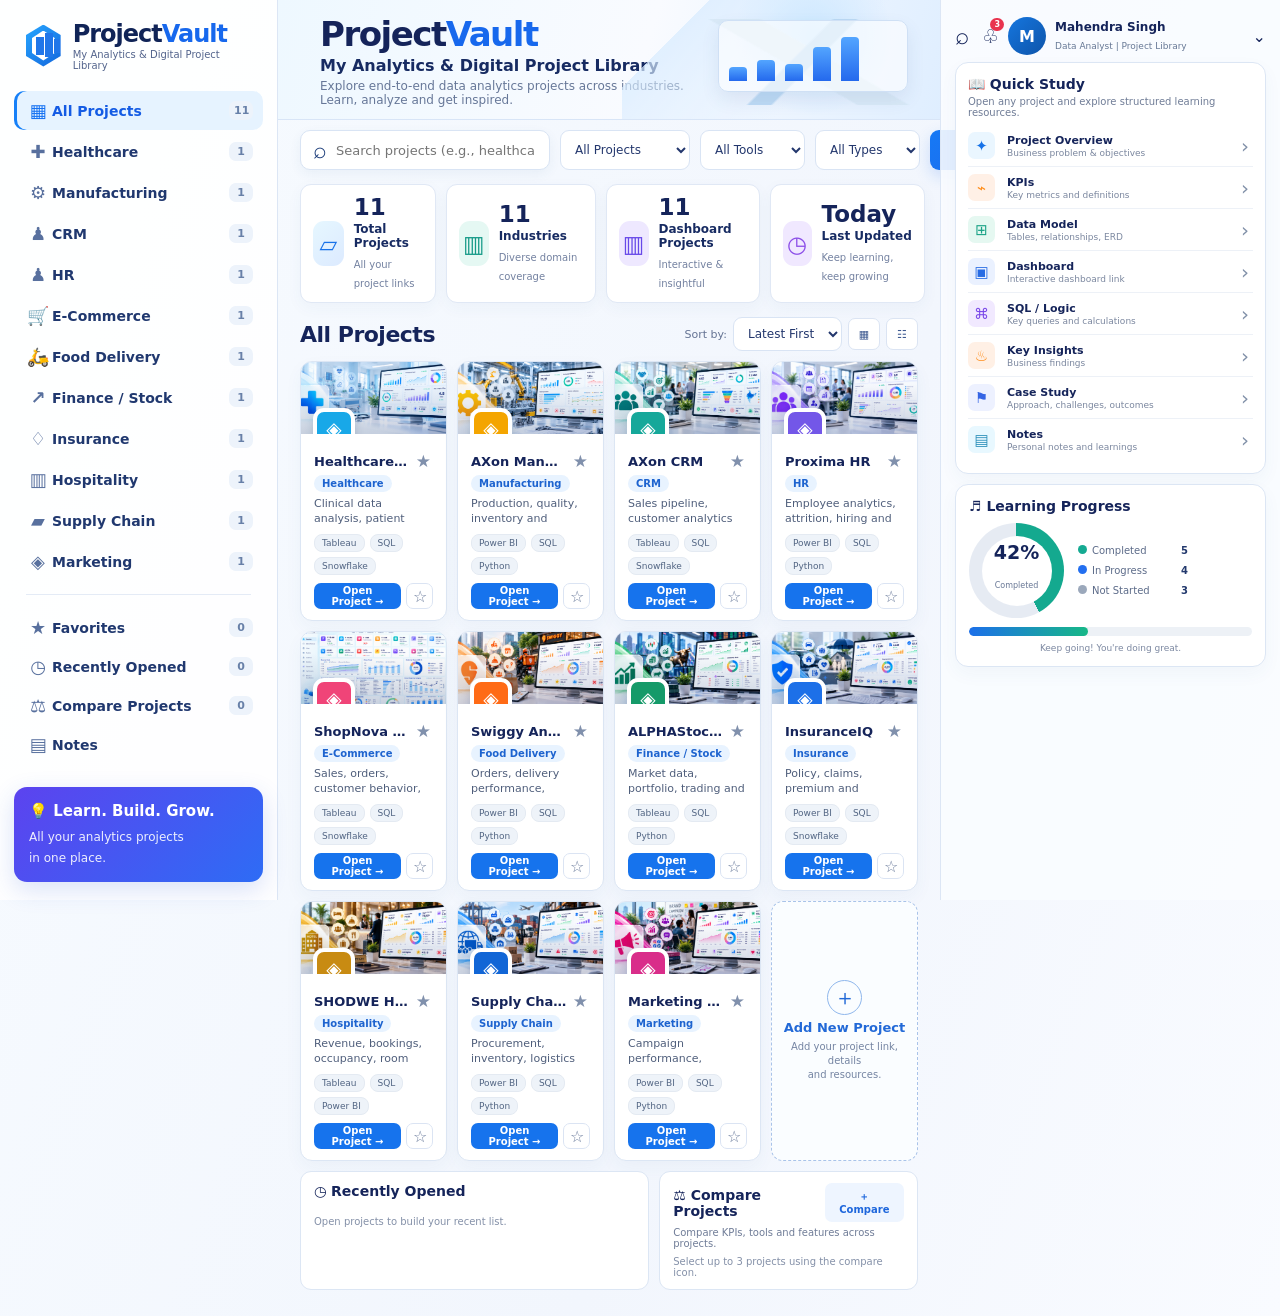
==== index.html @ edfa34f0 "Add files via upload" ====
<!doctype html><html lang="en"><head><meta charset="UTF-8"><meta name="viewport" content="width=device-width,initial-scale=1"><title>ProjectVault — My Analytics & Digital Project Library</title><meta name="description" content="My Analytics & Digital Project Library"><link rel="stylesheet" href="styles.css"></head><body><div id="app"></div><script src="app.js"></script></body></html>
---- styles.css ----
:root{--blue:#1768ed;--navy:#12285f;--ink:#15245a;--muted:#6c7896;--line:#e2e9f5;--bg:#f5f8fe;--card:#fff}*{box-sizing:border-box}html,body{margin:0;min-height:100%;font-family:Inter,ui-sans-serif,system-ui,-apple-system,"Segoe UI",sans-serif;background:var(--bg);color:var(--ink)}button,input,select,textarea{font:inherit}button{cursor:pointer;border:0;background:none;color:inherit}a{text-decoration:none;color:inherit}.shell{display:grid;grid-template-columns:278px minmax(0,1fr) 340px;min-height:100vh;background:linear-gradient(110deg,#f7fbff,#f2f6fd 60%,#f9fbff)}.sidebar{background:#ffffffd9;border-right:1px solid #dce6f5;padding:18px 14px;display:flex;flex-direction:column;position:sticky;top:0;height:100vh}.brand{display:flex;align-items:center;gap:12px;padding:2px 12px 20px}.brand strong{display:block;font-size:24px;letter-spacing:-1px;color:#102457}.brand strong span,.hero h1 span{color:#1768ed}.brand small{font-size:10px;color:#53648c;display:block;margin-top:1px}.brandCube{width:36px;height:42px;position:relative;background:linear-gradient(135deg,#27a6ff,#1266dc);clip-path:polygon(50% 0,100% 25%,100% 75%,50% 100%,0 75%,0 25%);filter:drop-shadow(0 4px 6px #2e7ce54d)}.brandCube:before{content:"";position:absolute;inset:6px;background:#fff;clip-path:polygon(50% 0,100% 25%,100% 75%,50% 100%,0 75%,0 25%)}.brandCube i,.brandCube b,.brandCube em{position:absolute;background:#2076e9;display:block}.brandCube i{width:8px;height:18px;left:10px;top:12px}.brandCube b{width:8px;height:24px;left:19px;top:8px}.brandCube em{width:7px;height:14px;left:28px;top:14px}.nav{display:flex;flex-direction:column;gap:2px}.nav button,.utility{height:39px;border-radius:10px;display:grid;grid-template-columns:28px 1fr 24px;align-items:center;padding:0 10px;color:#20386f;text-align:left;font-weight:600;font-size:14px}.nav button:hover,.utility:hover,.nav button.active{background:#e6f3ff;color:#145be4}.nav button.active{box-shadow:inset 3px 0 #1680f8}.iconGlyph{font-size:18px;text-align:center;color:#58709e}.nav button.active .iconGlyph{color:#1471f2}.nav small,.utility small{font-size:11px;text-align:center;color:#6880a8;background:#edf3fb;border-radius:7px;padding:3px 5px}.navDivider{height:1px;background:#e4ebf6;margin:13px 12px}.sidebarBottom{margin-top:auto;border-radius:13px;padding:15px;background:linear-gradient(135deg,#5c43ef,#2e6cf5);color:#fff;box-shadow:0 8px 24px #315ed62e}.sidebarBottom b{display:block;font-size:15px;margin-bottom:6px}.sidebarBottom span{font-size:12px;line-height:1.45;opacity:.9}.main{padding:0 22px 26px;min-width:0}.hero{height:120px;margin:0 -22px 10px;padding:19px 22px 14px 42px;display:flex;justify-content:space-between;align-items:center;background:linear-gradient(105deg,#eef8ff 0%,#f9fbff 55%,#dfeeff);border-bottom:1px solid #d8e5f7;position:relative;overflow:hidden}.hero:after{content:"";position:absolute;right:0;top:0;width:48%;height:100%;background:radial-gradient(circle at 60% 30%,#bfe3ff 0,transparent 38%),linear-gradient(135deg,transparent 20%,#d8ecff 20%,transparent 62%);opacity:.7}.hero h1{font-size:34px;line-height:1;margin:0 0 5px;letter-spacing:-1.5px}.hero h2{font-size:16px;margin:0 0 4px;color:#172b62}.hero p{font-size:12px;color:#667798;margin:0}.heroArt{width:330px;height:100%;position:relative;z-index:2}.mountain{position:absolute;inset:0;background:linear-gradient(135deg,transparent 44%,#b8d7f3 45% 52%,transparent 53%),linear-gradient(30deg,transparent 43%,#d7e8f7 44% 57%,transparent 58%);opacity:.9}.miniChart{position:absolute;right:10px;bottom:13px;width:190px;height:72px;background:#fff9;border:1px solid #cfe0f5;border-radius:10px;box-shadow:0 8px 18px #31598b18;display:flex;align-items:end;gap:10px;padding:10px}.miniChart span{width:18px;background:linear-gradient(#53a5ff,#2469ed);border-radius:4px 4px 0 0}.miniChart span:nth-child(1){height:28%}.miniChart span:nth-child(2){height:42%}.miniChart span:nth-child(3){height:35%}.miniChart span:nth-child(4){height:68%}.miniChart span:nth-child(5){height:88%}.toolbar{display:grid;grid-template-columns:minmax(250px,1fr) 130px 105px 105px 130px;gap:10px;align-items:center;margin-bottom:14px}.search{height:40px;background:#fff;border:1px solid #d9e4f4;border-radius:10px;display:flex;align-items:center;padding:0 12px;box-shadow:0 4px 12px #335b9410}.search span{font-size:23px;margin-right:7px;color:#193a78}.search input{border:0;outline:0;width:100%;font-size:13px;color:#22356c}.toolbar select,.contentTitle select{height:40px;background:#fff;border:1px solid #d9e4f4;border-radius:9px;padding:0 10px;color:#23376d;font-size:12px;outline:none}.addBtn{height:40px;border-radius:9px;background:linear-gradient(135deg,#1679f5,#2263e8);color:#fff;font-weight:700;box-shadow:0 6px 16px #1c69eb30}.stats{display:grid;grid-template-columns:repeat(4,1fr);gap:10px;margin-bottom:14px}.stat{background:#fff;border:1px solid #e0e8f5;border-radius:11px;padding:11px 12px;display:flex;gap:10px;align-items:center;min-height:76px;box-shadow:0 5px 16px #30598f0b}.statIcon{width:45px;height:45px;border-radius:11px;display:grid;place-items:center;font-size:23px;background:linear-gradient(135deg,#e6f7ff,#dceaff);color:#1872e9}.stat:nth-child(2) .statIcon{background:#e5f8f3;color:#169a88}.stat:nth-child(3) .statIcon{background:#eee8ff;color:#6749e9}.stat:nth-child(4) .statIcon{background:#f0e8ff;color:#8b4de8}.stat strong{font-size:23px;display:block;line-height:1}.stat b{font-size:12px;display:block;margin:3px 0;color:#172b62}.stat small{font-size:10px;color:#7381a0}.contentTitle{display:flex;justify-content:space-between;align-items:center;margin:4px 0 10px}.contentTitle h3{margin:0;font-size:22px;letter-spacing:-.5px}.contentTitle>div{display:flex;align-items:center;gap:6px;color:#647393;font-size:11px}.contentTitle select{height:34px}.viewBtn{height:32px;width:32px;border:1px solid #dbe4f3;border-radius:7px;background:#fff;color:#3e5a91}.grid{display:grid;grid-template-columns:repeat(4,minmax(0,1fr));gap:10px}.card{background:#fff;border:1px solid #dce6f4;border-radius:12px;overflow:hidden;box-shadow:0 7px 18px #32588d0b;min-width:0;transition:.18s}.card:hover{transform:translateY(-2px);box-shadow:0 12px 26px #32588d1b}.cardImg{height:72px;position:relative;overflow:hidden;background:#eaf3ff}.cardImg img{width:100%;height:100%;object-fit:cover;display:block}.cardImg:after{content:"";position:absolute;inset:0;background:linear-gradient(180deg,transparent 30%,#0c286533)}.cardIcon{position:absolute;left:12px;bottom:-16px;width:42px;height:42px;border:4px solid #fff;border-radius:11px;color:#fff;display:grid;place-items:center;font-size:20px;z-index:2;box-shadow:0 5px 10px #1a467033}.cardBody{padding:17px 13px 11px}.cardName{display:flex;align-items:center;gap:4px}.cardName h4{margin:0;font-size:13px;white-space:nowrap;overflow:hidden;text-overflow:ellipsis;flex:1}.star{color:#8090ac;font-size:17px;padding:0 2px}.star.on{color:#ffb71a}.tag{display:inline-block;background:#e8f3ff;color:#1d63cf;border-radius:9px;padding:3px 8px;font-size:10px;font-weight:700;margin:4px 0 5px}.card p{font-size:11px;line-height:1.35;color:#4f5e7b;margin:0 0 7px;height:30px;overflow:hidden}.toolTags{display:flex;gap:5px;flex-wrap:wrap}.toolTags span{font-size:9px;padding:3px 7px;border-radius:8px;background:#eef3f9;color:#526583;border:1px solid #e4eaf2}.cardActions{display:flex;gap:5px;margin-top:8px}.cardActions>button:first-child{height:26px;background:#1673ed;color:#fff;border-radius:7px;padding:0 10px;font-size:10px;font-weight:700}.compare{height:26px;width:27px;border:1px solid #dbe4f3;border-radius:7px;color:#7181a0}.compare.on{color:#f5a800;background:#fff8df}.newCard{border:1.5px dashed #a9c3e9;border-radius:12px;background:#fafdff;min-height:215px;color:#2269d7;display:flex;flex-direction:column;align-items:center;justify-content:center;gap:5px}.newCard div{width:35px;height:35px;border:1px solid #8fb7ec;border-radius:50%;display:grid;place-items:center;font-size:22px}.newCard b{font-size:13px}.newCard span{text-align:center;font-size:10px;color:#7484a2;line-height:1.4}.bottomGrid{display:grid;grid-template-columns:1.35fr 1fr;gap:10px;margin-top:10px}.recentPanel,.comparePanel{background:#fff;border:1px solid #dce6f4;border-radius:11px;padding:11px 13px;min-height:91px}.panelTitle{display:flex;justify-content:space-between;align-items:center}.panelTitle h3{margin:0;font-size:14px}.panelTitle button{font-size:10px;color:#1d66dc;background:#eef5ff;border-radius:7px;padding:7px 9px;font-weight:700}.recentList{display:flex;gap:15px;margin-top:7px;overflow:hidden}.recentList button{display:flex;align-items:center;gap:7px;text-align:left;min-width:120px}.recentList img{width:34px;height:34px;border-radius:7px;object-fit:cover}.recentList b{font-size:10px;display:block;white-space:nowrap}.recentList small{font-size:9px;color:#7c88a1}.comparePanel>p{margin:5px 0 7px;font-size:10px;color:#6f7c97}.chips{display:flex;gap:6px;flex-wrap:wrap}.chips button{font-size:9px;background:#eef5ff;border:1px solid #d6e4f6;border-radius:7px;padding:5px 8px;color:#31527f}.muted,.empty{font-size:10px;color:#8490a8}.rightbar{border-left:1px solid #dce6f5;padding:10px 14px;background:#fafcffe6;position:sticky;top:0;height:100vh}.profile{height:52px;display:flex;align-items:center;gap:9px}.profile .searchIcon{font-size:24px;margin-right:4px}.bell{position:relative;font-size:19px}.bell b{position:absolute;right:-5px;top:-7px;background:#e9344f;color:#fff;font-size:8px;border-radius:9px;padding:2px 4px}.avatar{width:38px;height:38px;border-radius:50%;background:linear-gradient(135deg,#1576df,#0e54a9);color:#fff;display:grid;place-items:center;font-weight:700}.profile strong{font-size:12px;display:block}.profile small{font-size:9px;color:#667895}.profile>span{margin-left:auto}.quick,.progress{background:#fff;border:1px solid #dce6f4;border-radius:13px;box-shadow:0 7px 18px #30598d0b}.quick{padding:13px 12px}.quick h3,.progress h3{margin:0 0 4px;font-size:14px}.quick>p{margin:0 0 7px;font-size:10px;color:#6f7c96}.quick>button{display:grid;grid-template-columns:32px 1fr 12px;gap:7px;align-items:center;width:100%;padding:7px 0;border-bottom:1px solid #edf1f7;text-align:left}.quick>button:last-child{border-bottom:0}.quick i{font-style:normal;width:27px;height:27px;border-radius:7px;display:grid;place-items:center;background:#eaf6ff;color:#1672e8;font-size:15px}.quick>button:nth-of-type(2) i{background:#fff0e6;color:#ff8d1a}.quick>button:nth-of-type(3) i{background:#e5f8f1;color:#1aa286}.quick>button:nth-of-type(4) i{background:#eaf1ff;color:#266be4}.quick>button:nth-of-type(5) i{background:#f1e9ff;color:#7a47e9}.quick>button:nth-of-type(6) i{background:#fff0e5;color:#ff8b17}.quick>button:nth-of-type(7) i{background:#edf1ff;color:#3565e4}.quick>button:nth-of-type(8) i{background:#e8f8ff;color:#2b8fb9}.quick b{display:block;font-size:11px}.quick small{display:block;font-size:9px;color:#7b879f;margin-top:1px}.quick em{font-style:normal;color:#8090a8;font-size:20px}.progress{margin-top:10px;padding:13px}.progressBody{display:flex;align-items:center;gap:14px;margin:9px 0}.donut{width:95px;height:95px;border-radius:50%;background:conic-gradient(#14a98f 0 42%,#e6ebf3 42% 100%);display:grid;place-items:center;position:relative}.donut:before{content:"";position:absolute;width:70px;height:70px;background:#fff;border-radius:50%}.donut strong,.donut span{position:relative;z-index:1}.donut strong{font-size:19px}.donut span{font-size:8px;color:#687795;margin-top:-28px}.progressBody p{font-size:10px;margin:9px 0;color:#5c6b89;min-width:110px}.progressBody p b{float:right;color:#23396d}.dot{display:inline-block;width:9px;height:9px;border-radius:50%;margin-right:5px}.green{background:#15aa92}.blue{background:#236ff0}.gray{background:#9ba8bb}.bar{height:9px;background:#edf1f6;border-radius:9px;overflow:hidden}.bar span{display:block;width:42%;height:100%;background:linear-gradient(90deg,#1c6fe9,#17b887);border-radius:9px}.progress>small{display:block;text-align:center;color:#7c88a1;font-size:9px;margin-top:7px}.overlay{position:fixed;inset:0;background:#11245266;backdrop-filter:blur(5px);display:flex;align-items:center;justify-content:center;z-index:50;padding:20px}.detailModal,.compareModal,.addModal{background:#fff;border-radius:17px;box-shadow:0 25px 70px #081b453d;max-width:900px;width:100%;max-height:90vh;overflow:auto;position:relative}.close{position:absolute;right:14px;top:12px;width:31px;height:31px;border-radius:50%;background:#edf3fb;color:#35527e;font-size:20px;z-index:2}.detailHero{display:grid;grid-template-columns:42% 1fr;gap:22px;padding:20px;border-bottom:1px solid #e6ebf4}.detailHero img{width:100%;height:170px;object-fit:cover;border-radius:11px}.detailHero h2{font-size:26px;margin:7px 0}.detailHero p{font-size:12px;color:#667590;line-height:1.5}.tabs{display:flex;gap:2px;padding:10px 18px;border-bottom:1px solid #e6ebf4;overflow:auto}.tabs button{padding:8px 11px;border-radius:7px;font-size:11px;white-space:nowrap;color:#647391}.tabs button.selected{background:#e9f2ff;color:#1667df;font-weight:700}.detailBody{padding:16px;display:grid;grid-template-columns:1fr 1fr;gap:10px}.infoBox,.noteBox{border:1px solid #e2e9f4;border-radius:10px;padding:13px;background:#fbfdff}.infoBox b,.noteBox b{font-size:11px}.infoBox p{font-size:11px;color:#5c6b87;line-height:1.5;margin:7px 0 0}.infoBox a{display:inline-block;margin-top:9px;background:#176ee9;color:#fff;border-radius:7px;padding:7px 10px;font-size:10px;font-weight:700}.noteBox{grid-column:1/-1}.noteBox textarea{width:100%;min-height:180px;border:1px solid #dce6f4;border-radius:8px;padding:10px;margin-top:8px;outline:none;resize:vertical}.noteBox span{font-size:9px;color:#8792a7}.compareModal{padding:22px}.compareModal h2,.addModal h2{margin:0 0 4px}.compareModal>p,.addModal>p{font-size:11px;color:#70809e}.compareTable{display:grid;grid-template-columns:repeat(3,1fr);gap:10px;margin-top:15px}.compareCol{border:1px solid #dfe7f3;border-radius:10px;padding:10px}.compareCol img{width:100%;height:85px;object-fit:cover;border-radius:7px}.compareCol h3{font-size:12px;margin:7px 0 3px}.compareCol>span{font-size:9px;color:#2369db}.compareCol>b{display:block;font-size:9px;margin-top:10px;color:#1d3a70}.compareCol p{font-size:9px;color:#687792;line-height:1.4}.compareCol button{font-size:9px;color:#e34457;background:#fff0f2;padding:5px 8px;border-radius:6px}.emptyCompare{grid-column:1/-1;border:1px dashed #a9c3e9;border-radius:10px;padding:40px;text-align:center;color:#7b89a3;font-size:11px}.addModal{max-width:470px;padding:22px}.addModal label{display:block;font-size:10px;font-weight:700;margin:13px 0;color:#40557c}.addModal input{display:block;width:100%;height:40px;border:1px solid #dbe5f3;border-radius:8px;margin-top:5px;padding:0 10px;outline:none}.primary{width:100%;height:40px;background:#176ee9;color:#fff;border-radius:8px;font-weight:700;margin-top:8px}@media(max-width:1250px){.shell{grid-template-columns:245px minmax(0,1fr)}.rightbar{display:none}.grid{grid-template-columns:repeat(3,1fr)}}@media(max-width:900px){.shell{display:block}.sidebar{position:relative;height:auto;border-right:0;border-bottom:1px solid #dce6f5}.nav{display:grid;grid-template-columns:repeat(3,1fr)}.sidebarBottom{display:none}.main{padding:0 12px 20px}.hero{margin:0 -12px 10px;padding-left:18px}.heroArt{display:none}.toolbar{grid-template-columns:1fr 1fr}.search{grid-column:1/-1}.stats{grid-template-columns:repeat(2,1fr)}.grid{grid-template-columns:repeat(2,1fr)}.bottomGrid{grid-template-columns:1fr}.detailHero{grid-template-columns:1fr}.compareTable{grid-template-columns:1fr}}@media(max-width:600px){.nav{grid-template-columns:repeat(2,1fr)}.toolbar{grid-template-columns:1fr}.stats{grid-template-columns:1fr}.grid{grid-template-columns:1fr}.hero{height:auto}.hero h1{font-size:28px}.contentTitle{align-items:flex-start;gap:8px}.contentTitle>div{flex-wrap:wrap;justify-content:flex-end}.detailBody{grid-template-columns:1fr}}
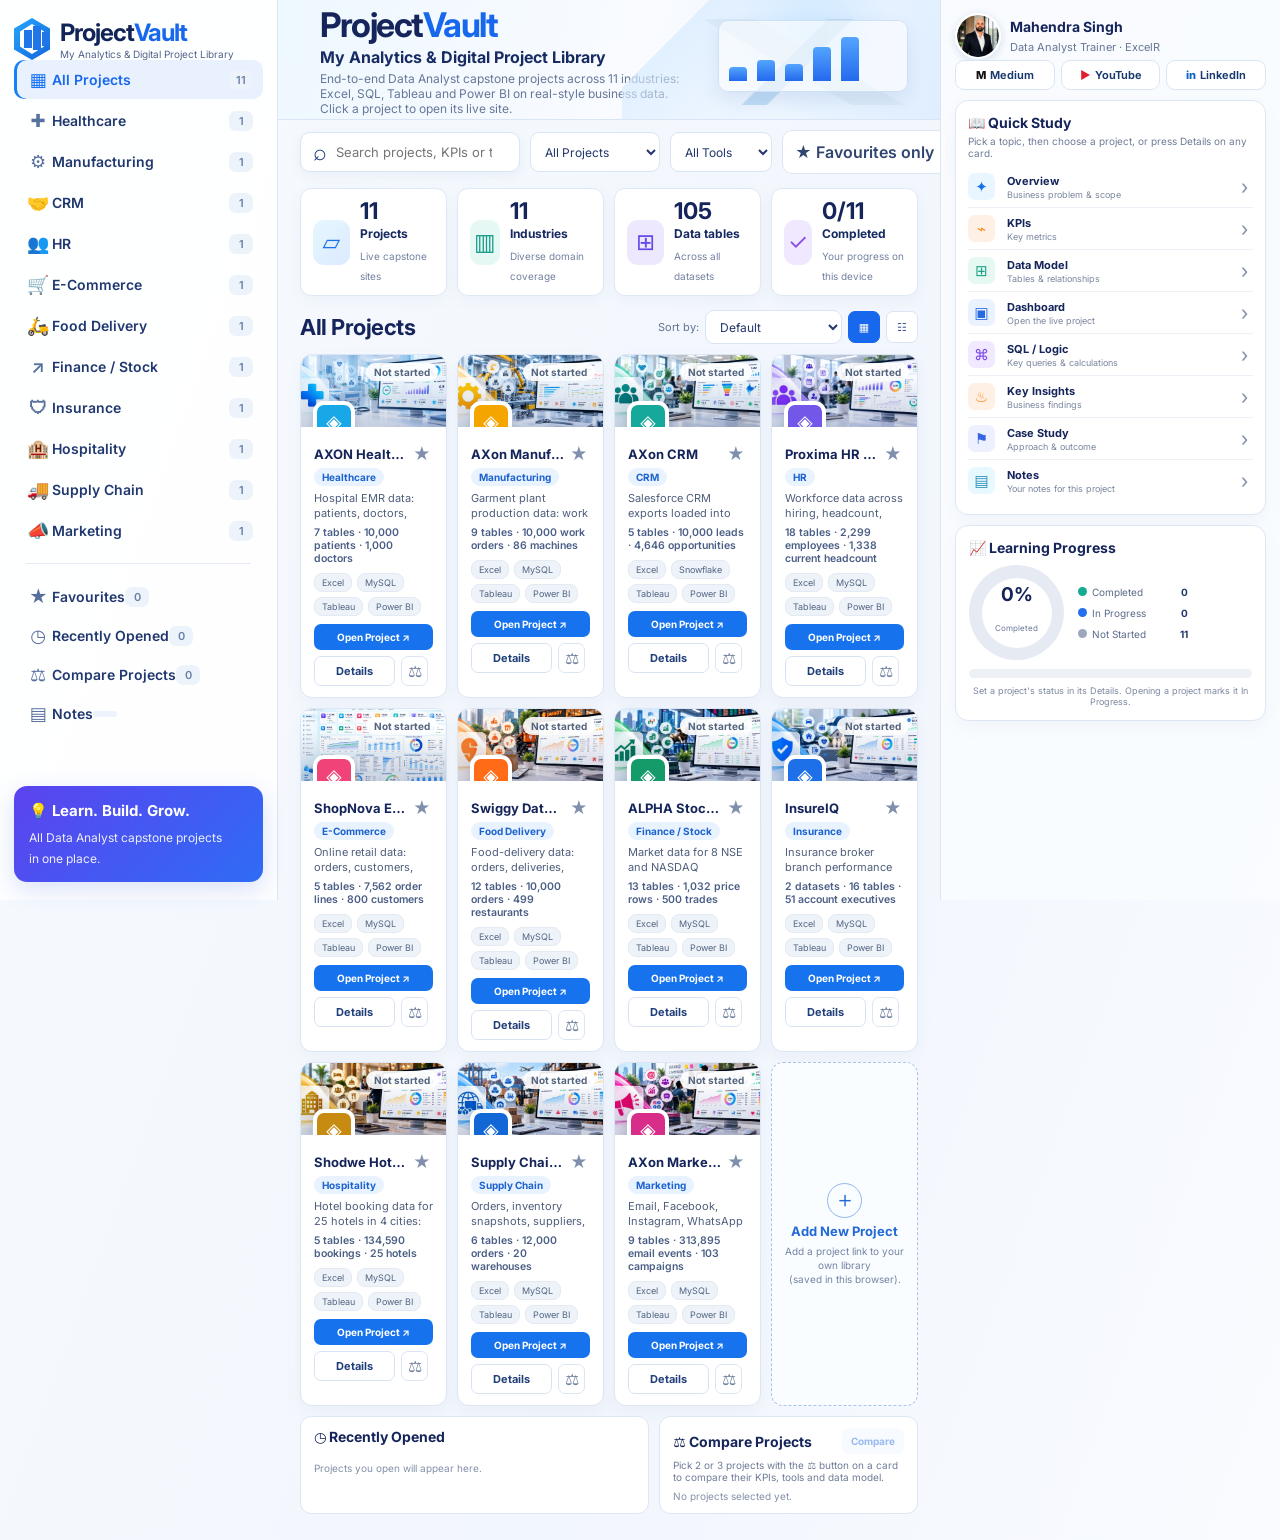
==== commit 11166d6c: "Add files via upload" ====
--- a/index.html
+++ b/index.html
@@ -1 +1,17 @@
-<!doctype html><html lang="en"><head><meta charset="UTF-8"><meta name="viewport" content="width=device-width,initial-scale=1"><title>ProjectVault — My Analytics & Digital Project Library</title><meta name="description" content="My Analytics & Digital Project Library"><link rel="stylesheet" href="styles.css"></head><body><div id="app"></div><script src="app.js"></script></body></html>
+<!doctype html>
+<html lang="en">
+<head>
+<meta charset="UTF-8">
+<meta name="viewport" content="width=device-width,initial-scale=1">
+<title>ProjectVault — Data Analyst Capstone Project Library</title>
+<meta name="description" content="Mahendra Singh's library of end-to-end Data Analyst capstone projects: healthcare, manufacturing, CRM, HR, e-commerce, food delivery, stock market, insurance, hospitality, supply chain and marketing.">
+<link rel="icon" href="data:image/svg+xml,%3Csvg xmlns='http://www.w3.org/2000/svg' viewBox='0 0 64 64'%3E%3Cpath d='M32 2l28 15v30L32 62 4 47V17z' fill='%231768ed'/%3E%3Crect x='19' y='24' width='6' height='18' fill='%23fff'/%3E%3Crect x='29' y='18' width='6' height='24' fill='%23fff'/%3E%3Crect x='39' y='28' width='6' height='14' fill='%23fff'/%3E%3C/svg%3E">
+<link rel="preconnect" href="https://fonts.googleapis.com"><link rel="preconnect" href="https://fonts.gstatic.com" crossorigin>
+<link href="https://fonts.googleapis.com/css2?family=Inter:wght@400;500;600;700;800&display=swap" rel="stylesheet">
+<link rel="stylesheet" href="styles.css?v=3">
+</head>
+<body>
+<div id="app"><noscript>ProjectVault needs JavaScript to show the project library.</noscript></div>
+<script src="app.js?v=3"></script>
+</body>
+</html>
--- a/styles.css
+++ b/styles.css
@@ -1 +1,82 @@
 :root{--blue:#1768ed;--navy:#12285f;--ink:#15245a;--muted:#6c7896;--line:#e2e9f5;--bg:#f5f8fe;--card:#fff}*{box-sizing:border-box}html,body{margin:0;min-height:100%;font-family:Inter,ui-sans-serif,system-ui,-apple-system,"Segoe UI",sans-serif;background:var(--bg);color:var(--ink)}button,input,select,textarea{font:inherit}button{cursor:pointer;border:0;background:none;color:inherit}a{text-decoration:none;color:inherit}.shell{display:grid;grid-template-columns:278px minmax(0,1fr) 340px;min-height:100vh;background:linear-gradient(110deg,#f7fbff,#f2f6fd 60%,#f9fbff)}.sidebar{background:#ffffffd9;border-right:1px solid #dce6f5;padding:18px 14px;display:flex;flex-direction:column;position:sticky;top:0;height:100vh}.brand{display:flex;align-items:center;gap:12px;padding:2px 12px 20px}.brand strong{display:block;font-size:24px;letter-spacing:-1px;color:#102457}.brand strong span,.hero h1 span{color:#1768ed}.brand small{font-size:10px;color:#53648c;display:block;margin-top:1px}.brandCube{width:36px;height:42px;position:relative;background:linear-gradient(135deg,#27a6ff,#1266dc);clip-path:polygon(50% 0,100% 25%,100% 75%,50% 100%,0 75%,0 25%);filter:drop-shadow(0 4px 6px #2e7ce54d)}.brandCube:before{content:"";position:absolute;inset:6px;background:#fff;clip-path:polygon(50% 0,100% 25%,100% 75%,50% 100%,0 75%,0 25%)}.brandCube i,.brandCube b,.brandCube em{position:absolute;background:#2076e9;display:block}.brandCube i{width:8px;height:18px;left:10px;top:12px}.brandCube b{width:8px;height:24px;left:19px;top:8px}.brandCube em{width:7px;height:14px;left:28px;top:14px}.nav{display:flex;flex-direction:column;gap:2px}.nav button,.utility{height:39px;border-radius:10px;display:grid;grid-template-columns:28px 1fr 24px;align-items:center;padding:0 10px;color:#20386f;text-align:left;font-weight:600;font-size:14px}.nav button:hover,.utility:hover,.nav button.active{background:#e6f3ff;color:#145be4}.nav button.active{box-shadow:inset 3px 0 #1680f8}.iconGlyph{font-size:18px;text-align:center;color:#58709e}.nav button.active .iconGlyph{color:#1471f2}.nav small,.utility small{font-size:11px;text-align:center;color:#6880a8;background:#edf3fb;border-radius:7px;padding:3px 5px}.navDivider{height:1px;background:#e4ebf6;margin:13px 12px}.sidebarBottom{margin-top:auto;border-radius:13px;padding:15px;background:linear-gradient(135deg,#5c43ef,#2e6cf5);color:#fff;box-shadow:0 8px 24px #315ed62e}.sidebarBottom b{display:block;font-size:15px;margin-bottom:6px}.sidebarBottom span{font-size:12px;line-height:1.45;opacity:.9}.main{padding:0 22px 26px;min-width:0}.hero{height:120px;margin:0 -22px 10px;padding:19px 22px 14px 42px;display:flex;justify-content:space-between;align-items:center;background:linear-gradient(105deg,#eef8ff 0%,#f9fbff 55%,#dfeeff);border-bottom:1px solid #d8e5f7;position:relative;overflow:hidden}.hero:after{content:"";position:absolute;right:0;top:0;width:48%;height:100%;background:radial-gradient(circle at 60% 30%,#bfe3ff 0,transparent 38%),linear-gradient(135deg,transparent 20%,#d8ecff 20%,transparent 62%);opacity:.7}.hero h1{font-size:34px;line-height:1;margin:0 0 5px;letter-spacing:-1.5px}.hero h2{font-size:16px;margin:0 0 4px;color:#172b62}.hero p{font-size:12px;color:#667798;margin:0}.heroArt{width:330px;height:100%;position:relative;z-index:2}.mountain{position:absolute;inset:0;background:linear-gradient(135deg,transparent 44%,#b8d7f3 45% 52%,transparent 53%),linear-gradient(30deg,transparent 43%,#d7e8f7 44% 57%,transparent 58%);opacity:.9}.miniChart{position:absolute;right:10px;bottom:13px;width:190px;height:72px;background:#fff9;border:1px solid #cfe0f5;border-radius:10px;box-shadow:0 8px 18px #31598b18;display:flex;align-items:end;gap:10px;padding:10px}.miniChart span{width:18px;background:linear-gradient(#53a5ff,#2469ed);border-radius:4px 4px 0 0}.miniChart span:nth-child(1){height:28%}.miniChart span:nth-child(2){height:42%}.miniChart span:nth-child(3){height:35%}.miniChart span:nth-child(4){height:68%}.miniChart span:nth-child(5){height:88%}.toolbar{display:grid;grid-template-columns:minmax(250px,1fr) 130px 105px 105px 130px;gap:10px;align-items:center;margin-bottom:14px}.search{height:40px;background:#fff;border:1px solid #d9e4f4;border-radius:10px;display:flex;align-items:center;padding:0 12px;box-shadow:0 4px 12px #335b9410}.search span{font-size:23px;margin-right:7px;color:#193a78}.search input{border:0;outline:0;width:100%;font-size:13px;color:#22356c}.toolbar select,.contentTitle select{height:40px;background:#fff;border:1px solid #d9e4f4;border-radius:9px;padding:0 10px;color:#23376d;font-size:12px;outline:none}.addBtn{height:40px;border-radius:9px;background:linear-gradient(135deg,#1679f5,#2263e8);color:#fff;font-weight:700;box-shadow:0 6px 16px #1c69eb30}.stats{display:grid;grid-template-columns:repeat(4,1fr);gap:10px;margin-bottom:14px}.stat{background:#fff;border:1px solid #e0e8f5;border-radius:11px;padding:11px 12px;display:flex;gap:10px;align-items:center;min-height:76px;box-shadow:0 5px 16px #30598f0b}.statIcon{width:45px;height:45px;border-radius:11px;display:grid;place-items:center;font-size:23px;background:linear-gradient(135deg,#e6f7ff,#dceaff);color:#1872e9}.stat:nth-child(2) .statIcon{background:#e5f8f3;color:#169a88}.stat:nth-child(3) .statIcon{background:#eee8ff;color:#6749e9}.stat:nth-child(4) .statIcon{background:#f0e8ff;color:#8b4de8}.stat strong{font-size:23px;display:block;line-height:1}.stat b{font-size:12px;display:block;margin:3px 0;color:#172b62}.stat small{font-size:10px;color:#7381a0}.contentTitle{display:flex;justify-content:space-between;align-items:center;margin:4px 0 10px}.contentTitle h3{margin:0;font-size:22px;letter-spacing:-.5px}.contentTitle>div{display:flex;align-items:center;gap:6px;color:#647393;font-size:11px}.contentTitle select{height:34px}.viewBtn{height:32px;width:32px;border:1px solid #dbe4f3;border-radius:7px;background:#fff;color:#3e5a91}.grid{display:grid;grid-template-columns:repeat(4,minmax(0,1fr));gap:10px}.card{background:#fff;border:1px solid #dce6f4;border-radius:12px;overflow:hidden;box-shadow:0 7px 18px #32588d0b;min-width:0;transition:.18s}.card:hover{transform:translateY(-2px);box-shadow:0 12px 26px #32588d1b}.cardImg{height:72px;position:relative;overflow:hidden;background:#eaf3ff}.cardImg img{width:100%;height:100%;object-fit:cover;display:block}.cardImg:after{content:"";position:absolute;inset:0;background:linear-gradient(180deg,transparent 30%,#0c286533)}.cardIcon{position:absolute;left:12px;bottom:-16px;width:42px;height:42px;border:4px solid #fff;border-radius:11px;color:#fff;display:grid;place-items:center;font-size:20px;z-index:2;box-shadow:0 5px 10px #1a467033}.cardBody{padding:17px 13px 11px}.cardName{display:flex;align-items:center;gap:4px}.cardName h4{margin:0;font-size:13px;white-space:nowrap;overflow:hidden;text-overflow:ellipsis;flex:1}.star{color:#8090ac;font-size:17px;padding:0 2px}.star.on{color:#ffb71a}.tag{display:inline-block;background:#e8f3ff;color:#1d63cf;border-radius:9px;padding:3px 8px;font-size:10px;font-weight:700;margin:4px 0 5px}.card p{font-size:11px;line-height:1.35;color:#4f5e7b;margin:0 0 7px;height:30px;overflow:hidden}.toolTags{display:flex;gap:5px;flex-wrap:wrap}.toolTags span{font-size:9px;padding:3px 7px;border-radius:8px;background:#eef3f9;color:#526583;border:1px solid #e4eaf2}.cardActions{display:flex;gap:5px;margin-top:8px}.cardActions>button:first-child{height:26px;background:#1673ed;color:#fff;border-radius:7px;padding:0 10px;font-size:10px;font-weight:700}.compare{height:26px;width:27px;border:1px solid #dbe4f3;border-radius:7px;color:#7181a0}.compare.on{color:#f5a800;background:#fff8df}.newCard{border:1.5px dashed #a9c3e9;border-radius:12px;background:#fafdff;min-height:215px;color:#2269d7;display:flex;flex-direction:column;align-items:center;justify-content:center;gap:5px}.newCard div{width:35px;height:35px;border:1px solid #8fb7ec;border-radius:50%;display:grid;place-items:center;font-size:22px}.newCard b{font-size:13px}.newCard span{text-align:center;font-size:10px;color:#7484a2;line-height:1.4}.bottomGrid{display:grid;grid-template-columns:1.35fr 1fr;gap:10px;margin-top:10px}.recentPanel,.comparePanel{background:#fff;border:1px solid #dce6f4;border-radius:11px;padding:11px 13px;min-height:91px}.panelTitle{display:flex;justify-content:space-between;align-items:center}.panelTitle h3{margin:0;font-size:14px}.panelTitle button{font-size:10px;color:#1d66dc;background:#eef5ff;border-radius:7px;padding:7px 9px;font-weight:700}.recentList{display:flex;gap:15px;margin-top:7px;overflow:hidden}.recentList button{display:flex;align-items:center;gap:7px;text-align:left;min-width:120px}.recentList img{width:34px;height:34px;border-radius:7px;object-fit:cover}.recentList b{font-size:10px;display:block;white-space:nowrap}.recentList small{font-size:9px;color:#7c88a1}.comparePanel>p{margin:5px 0 7px;font-size:10px;color:#6f7c97}.chips{display:flex;gap:6px;flex-wrap:wrap}.chips button{font-size:9px;background:#eef5ff;border:1px solid #d6e4f6;border-radius:7px;padding:5px 8px;color:#31527f}.muted,.empty{font-size:10px;color:#8490a8}.rightbar{border-left:1px solid #dce6f5;padding:10px 14px;background:#fafcffe6;position:sticky;top:0;height:100vh}.profile{height:52px;display:flex;align-items:center;gap:9px}.profile .searchIcon{font-size:24px;margin-right:4px}.bell{position:relative;font-size:19px}.bell b{position:absolute;right:-5px;top:-7px;background:#e9344f;color:#fff;font-size:8px;border-radius:9px;padding:2px 4px}.avatar{width:38px;height:38px;border-radius:50%;background:linear-gradient(135deg,#1576df,#0e54a9);color:#fff;display:grid;place-items:center;font-weight:700}.profile strong{font-size:12px;display:block}.profile small{font-size:9px;color:#667895}.profile>span{margin-left:auto}.quick,.progress{background:#fff;border:1px solid #dce6f4;border-radius:13px;box-shadow:0 7px 18px #30598d0b}.quick{padding:13px 12px}.quick h3,.progress h3{margin:0 0 4px;font-size:14px}.quick>p{margin:0 0 7px;font-size:10px;color:#6f7c96}.quick>button{display:grid;grid-template-columns:32px 1fr 12px;gap:7px;align-items:center;width:100%;padding:7px 0;border-bottom:1px solid #edf1f7;text-align:left}.quick>button:last-child{border-bottom:0}.quick i{font-style:normal;width:27px;height:27px;border-radius:7px;display:grid;place-items:center;background:#eaf6ff;color:#1672e8;font-size:15px}.quick>button:nth-of-type(2) i{background:#fff0e6;color:#ff8d1a}.quick>button:nth-of-type(3) i{background:#e5f8f1;color:#1aa286}.quick>button:nth-of-type(4) i{background:#eaf1ff;color:#266be4}.quick>button:nth-of-type(5) i{background:#f1e9ff;color:#7a47e9}.quick>button:nth-of-type(6) i{background:#fff0e5;color:#ff8b17}.quick>button:nth-of-type(7) i{background:#edf1ff;color:#3565e4}.quick>button:nth-of-type(8) i{background:#e8f8ff;color:#2b8fb9}.quick b{display:block;font-size:11px}.quick small{display:block;font-size:9px;color:#7b879f;margin-top:1px}.quick em{font-style:normal;color:#8090a8;font-size:20px}.progress{margin-top:10px;padding:13px}.progressBody{display:flex;align-items:center;gap:14px;margin:9px 0}.donut{width:95px;height:95px;border-radius:50%;background:conic-gradient(#14a98f 0 42%,#e6ebf3 42% 100%);display:grid;place-items:center;position:relative}.donut:before{content:"";position:absolute;width:70px;height:70px;background:#fff;border-radius:50%}.donut strong,.donut span{position:relative;z-index:1}.donut strong{font-size:19px}.donut span{font-size:8px;color:#687795;margin-top:-28px}.progressBody p{font-size:10px;margin:9px 0;color:#5c6b89;min-width:110px}.progressBody p b{float:right;color:#23396d}.dot{display:inline-block;width:9px;height:9px;border-radius:50%;margin-right:5px}.green{background:#15aa92}.blue{background:#236ff0}.gray{background:#9ba8bb}.bar{height:9px;background:#edf1f6;border-radius:9px;overflow:hidden}.bar span{display:block;width:42%;height:100%;background:linear-gradient(90deg,#1c6fe9,#17b887);border-radius:9px}.progress>small{display:block;text-align:center;color:#7c88a1;font-size:9px;margin-top:7px}.overlay{position:fixed;inset:0;background:#11245266;backdrop-filter:blur(5px);display:flex;align-items:center;justify-content:center;z-index:50;padding:20px}.detailModal,.compareModal,.addModal{background:#fff;border-radius:17px;box-shadow:0 25px 70px #081b453d;max-width:900px;width:100%;max-height:90vh;overflow:auto;position:relative}.close{position:absolute;right:14px;top:12px;width:31px;height:31px;border-radius:50%;background:#edf3fb;color:#35527e;font-size:20px;z-index:2}.detailHero{display:grid;grid-template-columns:42% 1fr;gap:22px;padding:20px;border-bottom:1px solid #e6ebf4}.detailHero img{width:100%;height:170px;object-fit:cover;border-radius:11px}.detailHero h2{font-size:26px;margin:7px 0}.detailHero p{font-size:12px;color:#667590;line-height:1.5}.tabs{display:flex;gap:2px;padding:10px 18px;border-bottom:1px solid #e6ebf4;overflow:auto}.tabs button{padding:8px 11px;border-radius:7px;font-size:11px;white-space:nowrap;color:#647391}.tabs button.selected{background:#e9f2ff;color:#1667df;font-weight:700}.detailBody{padding:16px;display:grid;grid-template-columns:1fr 1fr;gap:10px}.infoBox,.noteBox{border:1px solid #e2e9f4;border-radius:10px;padding:13px;background:#fbfdff}.infoBox b,.noteBox b{font-size:11px}.infoBox p{font-size:11px;color:#5c6b87;line-height:1.5;margin:7px 0 0}.infoBox a{display:inline-block;margin-top:9px;background:#176ee9;color:#fff;border-radius:7px;padding:7px 10px;font-size:10px;font-weight:700}.noteBox{grid-column:1/-1}.noteBox textarea{width:100%;min-height:180px;border:1px solid #dce6f4;border-radius:8px;padding:10px;margin-top:8px;outline:none;resize:vertical}.noteBox span{font-size:9px;color:#8792a7}.compareModal{padding:22px}.compareModal h2,.addModal h2{margin:0 0 4px}.compareModal>p,.addModal>p{font-size:11px;color:#70809e}.compareTable{display:grid;grid-template-columns:repeat(3,1fr);gap:10px;margin-top:15px}.compareCol{border:1px solid #dfe7f3;border-radius:10px;padding:10px}.compareCol img{width:100%;height:85px;object-fit:cover;border-radius:7px}.compareCol h3{font-size:12px;margin:7px 0 3px}.compareCol>span{font-size:9px;color:#2369db}.compareCol>b{display:block;font-size:9px;margin-top:10px;color:#1d3a70}.compareCol p{font-size:9px;color:#687792;line-height:1.4}.compareCol button{font-size:9px;color:#e34457;background:#fff0f2;padding:5px 8px;border-radius:6px}.emptyCompare{grid-column:1/-1;border:1px dashed #a9c3e9;border-radius:10px;padding:40px;text-align:center;color:#7b89a3;font-size:11px}.addModal{max-width:470px;padding:22px}.addModal label{display:block;font-size:10px;font-weight:700;margin:13px 0;color:#40557c}.addModal input{display:block;width:100%;height:40px;border:1px solid #dbe5f3;border-radius:8px;margin-top:5px;padding:0 10px;outline:none}.primary{width:100%;height:40px;background:#176ee9;color:#fff;border-radius:8px;font-weight:700;margin-top:8px}@media(max-width:1250px){.shell{grid-template-columns:245px minmax(0,1fr)}.rightbar{display:none}.grid{grid-template-columns:repeat(3,1fr)}}@media(max-width:900px){.shell{display:block}.sidebar{position:relative;height:auto;border-right:0;border-bottom:1px solid #dce6f5}.nav{display:grid;grid-template-columns:repeat(3,1fr)}.sidebarBottom{display:none}.main{padding:0 12px 20px}.hero{margin:0 -12px 10px;padding-left:18px}.heroArt{display:none}.toolbar{grid-template-columns:1fr 1fr}.search{grid-column:1/-1}.stats{grid-template-columns:repeat(2,1fr)}.grid{grid-template-columns:repeat(2,1fr)}.bottomGrid{grid-template-columns:1fr}.detailHero{grid-template-columns:1fr}.compareTable{grid-template-columns:1fr}}@media(max-width:600px){.nav{grid-template-columns:repeat(2,1fr)}.toolbar{grid-template-columns:1fr}.stats{grid-template-columns:1fr}.grid{grid-template-columns:1fr}.hero{height:auto}.hero h1{font-size:28px}.contentTitle{align-items:flex-start;gap:8px}.contentTitle>div{flex-wrap:wrap;justify-content:flex-end}.detailBody{grid-template-columns:1fr}}
+
+/* Personal profile + social links */
+.brandButton{border:0;background:transparent;width:100%;text-align:left;display:flex;align-items:center;gap:10px;padding:0;cursor:pointer;color:inherit;font:inherit}
+.brandButton:hover{opacity:.92}
+.profile .avatar.photo{object-fit:cover;background:#e8f2ff;border:2px solid #fff;box-shadow:0 2px 8px rgba(25,75,140,.12)}
+.socialLinks{display:flex;gap:6px;padding:0 0 10px;margin-top:-2px}
+.socialLinks a{flex:1;display:flex;align-items:center;justify-content:center;gap:4px;min-width:0;padding:7px 5px;border:1px solid #d9e5f5;border-radius:9px;background:#fff;color:#18396d;text-decoration:none;font-size:11px;font-weight:800;transition:.18s ease}
+.socialLinks a:hover{background:#eef6ff;border-color:#9cc7ff;transform:translateY(-1px)}
+.socialLinks a span{font-weight:650;white-space:nowrap}
+.card{cursor:pointer}
+.card:hover{transform:translateY(-2px);box-shadow:0 10px 28px rgba(33,91,160,.12)}
+.cardActions button{position:relative;z-index:2}
+
+/* ===== v3 fixes ===== */
+.brandButton{text-decoration:none}
+.avatarImg{width:46px;height:46px;border-radius:50%;object-fit:cover;border:2px solid #fff;box-shadow:0 2px 8px rgba(25,75,140,.18);flex:none}
+.profile strong{font-size:14px}.profile small{font-size:11px}
+.socialLinks a b{font-weight:800}.socialLinks a.s-youtube b{color:#e11d2e}.socialLinks a.s-linkedin b{color:#0a66c2}.socialLinks a.s-medium b{color:#111}
+.donut{background:conic-gradient(#14a98f 0 calc(var(--p,0)*1%),#e6ebf3 calc(var(--p,0)*1%) 100%)}
+.bar span{transition:width .3s}
+.utility.active,.nav button.active{background:#e9f1ff;color:#1768ed}
+.favToggle{height:44px;border:1px solid #dbe5f3;border-radius:10px;background:#fff;padding:0 12px;font-weight:600;color:#30466f;white-space:nowrap}
+.favToggle.on{background:#fff7db;border-color:#f3c84b;color:#8a5a00}
+.toolbar{grid-template-columns:minmax(220px,1.6fr) 1fr 1fr auto auto}
+.viewBtn.on{background:#1768ed;color:#fff;border-color:#1768ed}
+.card{cursor:pointer}.card:focus-visible{outline:3px solid #1768ed;outline-offset:2px}
+.card .cardImg{position:relative}
+.card .status{position:absolute;right:8px;top:8px;font-size:10px;font-weight:700;padding:3px 8px;border-radius:20px;background:#ffffffe6;color:#55657f}
+.card .status.st-inprogress{background:#e3edff;color:#1768ed}.card .status.st-completed{background:#dcf7ec;color:#0f8a5f}
+.card .size{font-size:10.5px;color:#4b5f86;font-weight:600;margin:-2px 0 8px}
+.cardActions{display:flex;gap:6px;align-items:center}
+.cardActions .ghost{height:30px;padding:0 10px;border:1px solid #d7e2f3;border-radius:7px;font-size:11px;font-weight:700;color:#21407a;background:#fff}
+.cardActions .ghost:hover{border-color:#1768ed;color:#1768ed}
+.cardActions .compare.on{background:#1768ed;color:#fff}
+.cardActions button:disabled{opacity:.5}
+.grid.listView{grid-template-columns:1fr !important}
+.grid.listView .card{display:grid;grid-template-columns:220px 1fr}
+.grid.listView .cardImg{height:100%}.grid.listView .cardImg img{height:100%;object-fit:cover}
+.grid.listView .newCard{min-height:90px}
+.emptyState{grid-column:1/-1;background:#fff;border:1px dashed #cdd9ee;border-radius:14px;padding:26px;text-align:center;display:flex;flex-direction:column;gap:6px;align-items:center}
+.emptyState button{margin-top:6px;background:#1768ed;color:#fff;border-radius:8px;padding:8px 14px;font-weight:600}
+.panelTitle button:disabled{opacity:.45;cursor:not-allowed}
+.recentList button small{color:#1768ed}
+.detailActions{display:flex;gap:10px;align-items:center;flex-wrap:wrap;margin-top:12px}
+.primary{background:#1768ed;color:#fff;border-radius:9px;padding:9px 16px;font-weight:700;display:inline-block}
+.primary:hover{background:#0f57c9}
+.danger{background:#fff1f2;color:#be123c;border:1px solid #fecdd3;border-radius:9px;padding:8px 12px;font-weight:600}
+.statusSel{font-size:12px;font-weight:600;color:#40557c;display:flex;align-items:center;gap:6px}
+.statusSel select{height:34px;border:1px solid #dbe5f3;border-radius:8px;padding:0 8px;background:#fff}
+.infoBox ul{margin:6px 0 0;padding-left:18px;font-size:12.5px;color:#4a5a7c;line-height:1.55}
+.infoBox .mono{font-family:ui-monospace,Menlo,monospace;word-break:break-all}
+.infoBox .primary{margin-top:8px}
+.noteBox textarea{min-height:180px}
+.pickModal,.compareModal{background:#fff;border-radius:17px;box-shadow:0 25px 70px #081b453d;max-width:760px;width:100%;max-height:90vh;overflow:auto;position:relative;padding:22px}
+.pickModal h2{margin:0 0 14px;font-size:20px}
+.pickList{display:grid;grid-template-columns:repeat(2,1fr);gap:8px}
+.pickList button{display:flex;gap:10px;align-items:center;text-align:left;border:1px solid #e2e9f5;border-radius:10px;padding:8px;background:#fff}
+.pickList button:hover{border-color:#1768ed;background:#f4f8ff}
+.pickList img{width:64px;height:40px;object-fit:cover;border-radius:6px}
+.pickList small{display:block;color:#6c7896;font-size:11px}
+.compareCol .row{display:flex;gap:8px;margin-top:10px}.compareCol .row button:not(.primary){border:1px solid #dbe5f3;border-radius:9px;padding:8px 12px}
+.addModal select{display:block;width:100%;height:40px;border:1px solid #dbe5f3;border-radius:8px;margin-top:5px;padding:0 10px;background:#fff}
+.formErr{color:#be123c;font-size:12px;min-height:14px;margin:4px 0}
+.addModal .primary{width:100%;margin-top:6px}
+.close{position:absolute;right:12px;top:10px;width:34px;height:34px;border-radius:50%;background:#f1f5fb;font-size:20px;z-index:2}
+body.modalOpen{overflow:hidden}
+#toast{position:fixed;left:50%;bottom:24px;transform:translateX(-50%) translateY(20px);background:#12285f;color:#fff;padding:10px 16px;border-radius:10px;font-size:13px;opacity:0;pointer-events:none;transition:.25s;z-index:80}
+#toast.show{opacity:1;transform:translateX(-50%) translateY(0)}
+@media(max-width:1250px){.rightbar{display:block;grid-column:1/-1;position:static;height:auto;border-left:0;border-top:1px solid #dce6f5;display:grid;grid-template-columns:1fr 1fr;gap:16px;padding:20px}.rightbar .profile,.rightbar .socialLinks{grid-column:1/-1}.toolbar{grid-template-columns:1fr 1fr 1fr}.search{grid-column:1/-1}}
+@media(max-width:900px){.nav{display:flex;flex-direction:row;overflow-x:auto;gap:6px;padding-bottom:6px;scrollbar-width:thin}.nav button{flex:none;grid-template-columns:22px auto auto;gap:4px;height:36px;border:1px solid #e2e9f5;background:#fff}.nav button small{margin-left:4px}#utility{display:flex;overflow-x:auto;gap:6px}#utility .utility{flex:none;grid-template-columns:22px auto auto;gap:4px;border:1px solid #e2e9f5;background:#fff}.navDivider{display:none}.rightbar{grid-template-columns:1fr}.grid.listView .card{grid-template-columns:1fr}.pickList{grid-template-columns:1fr}}
+@media(max-width:600px){.toolbar{grid-template-columns:1fr 1fr}.search{grid-column:1/-1}.addBtn,.favToggle{width:100%}.detailHero img{max-height:160px;object-fit:cover}}
+.rightbar{overflow-y:auto}
+.cardActions{display:grid;grid-template-columns:1fr 1fr 32px;gap:6px}
+.cardActions .openBtn{grid-column:1/-1;white-space:nowrap;height:32px;font-size:12px}
+.cardActions .ghost,.cardActions .compare{height:30px}
+.cardActions .ghost{grid-column:1/3}
+.grid.listView .cardActions{grid-template-columns:auto auto 32px;justify-content:start}
+.grid.listView .cardActions .openBtn{grid-column:auto;padding:0 14px}.grid.listView .cardActions .ghost{grid-column:auto}
+.detailActions .primary{width:auto;height:auto;font-size:14px;padding:10px 18px}
+@media(max-width:600px){.stats{grid-template-columns:1fr 1fr !important}.stat{padding:12px}.stat strong{font-size:22px}.stat small{display:none}}
+.hero p{max-width:520px}
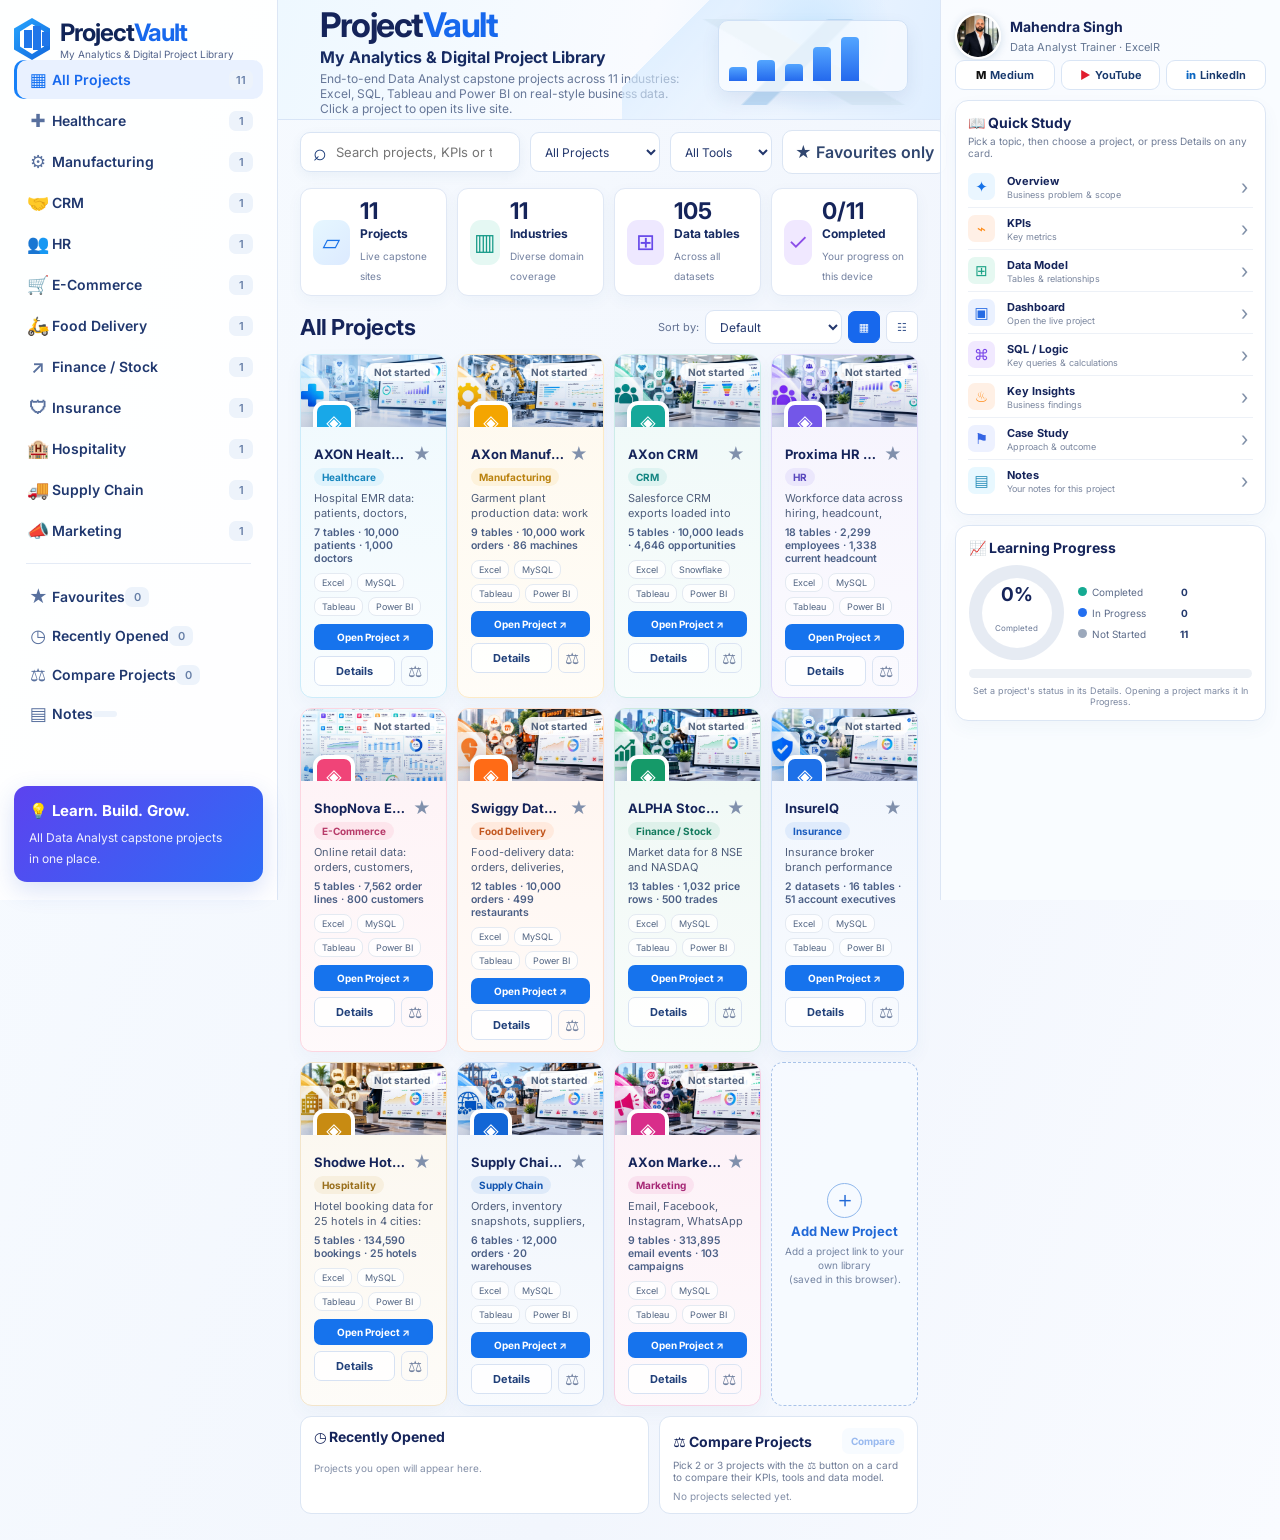
==== commit 90fe92ce: "Add files via upload" ====
--- a/index.html
+++ b/index.html
@@ -8,10 +8,10 @@
 <link rel="icon" href="data:image/svg+xml,%3Csvg xmlns='http://www.w3.org/2000/svg' viewBox='0 0 64 64'%3E%3Cpath d='M32 2l28 15v30L32 62 4 47V17z' fill='%231768ed'/%3E%3Crect x='19' y='24' width='6' height='18' fill='%23fff'/%3E%3Crect x='29' y='18' width='6' height='24' fill='%23fff'/%3E%3Crect x='39' y='28' width='6' height='14' fill='%23fff'/%3E%3C/svg%3E">
 <link rel="preconnect" href="https://fonts.googleapis.com"><link rel="preconnect" href="https://fonts.gstatic.com" crossorigin>
 <link href="https://fonts.googleapis.com/css2?family=Inter:wght@400;500;600;700;800&display=swap" rel="stylesheet">
-<link rel="stylesheet" href="styles.css?v=3">
+<link rel="stylesheet" href="styles.css?v=4">
 </head>
 <body>
 <div id="app"><noscript>ProjectVault needs JavaScript to show the project library.</noscript></div>
-<script src="app.js?v=3"></script>
+<script src="app.js?v=4"></script>
 </body>
 </html>
--- a/styles.css
+++ b/styles.css
@@ -80,3 +80,10 @@
 .detailActions .primary{width:auto;height:auto;font-size:14px;padding:10px 18px}
 @media(max-width:600px){.stats{grid-template-columns:1fr 1fr !important}.stat{padding:12px}.stat strong{font-size:22px}.stat small{display:none}}
 .hero p{max-width:520px}
+/* light tinted project cards (each in its own project colour) */
+.card{background:linear-gradient(180deg,color-mix(in srgb,var(--c,#1768ed) 7%,#fff),color-mix(in srgb,var(--c,#1768ed) 3%,#fff));border-color:color-mix(in srgb,var(--c,#1768ed) 22%,#fff)}
+.card:hover{border-color:color-mix(in srgb,var(--c,#1768ed) 45%,#fff);box-shadow:0 12px 28px color-mix(in srgb,var(--c,#1768ed) 18%,transparent)}
+.card .tag{background:color-mix(in srgb,var(--c,#1768ed) 14%,#fff);color:color-mix(in srgb,var(--c,#1768ed) 75%,#0b1a3a)}
+.card .toolTags span{background:#ffffffcc}
+.card .cardActions .ghost{background:#ffffffcc}
+.newCard{background:#f7faffcc}
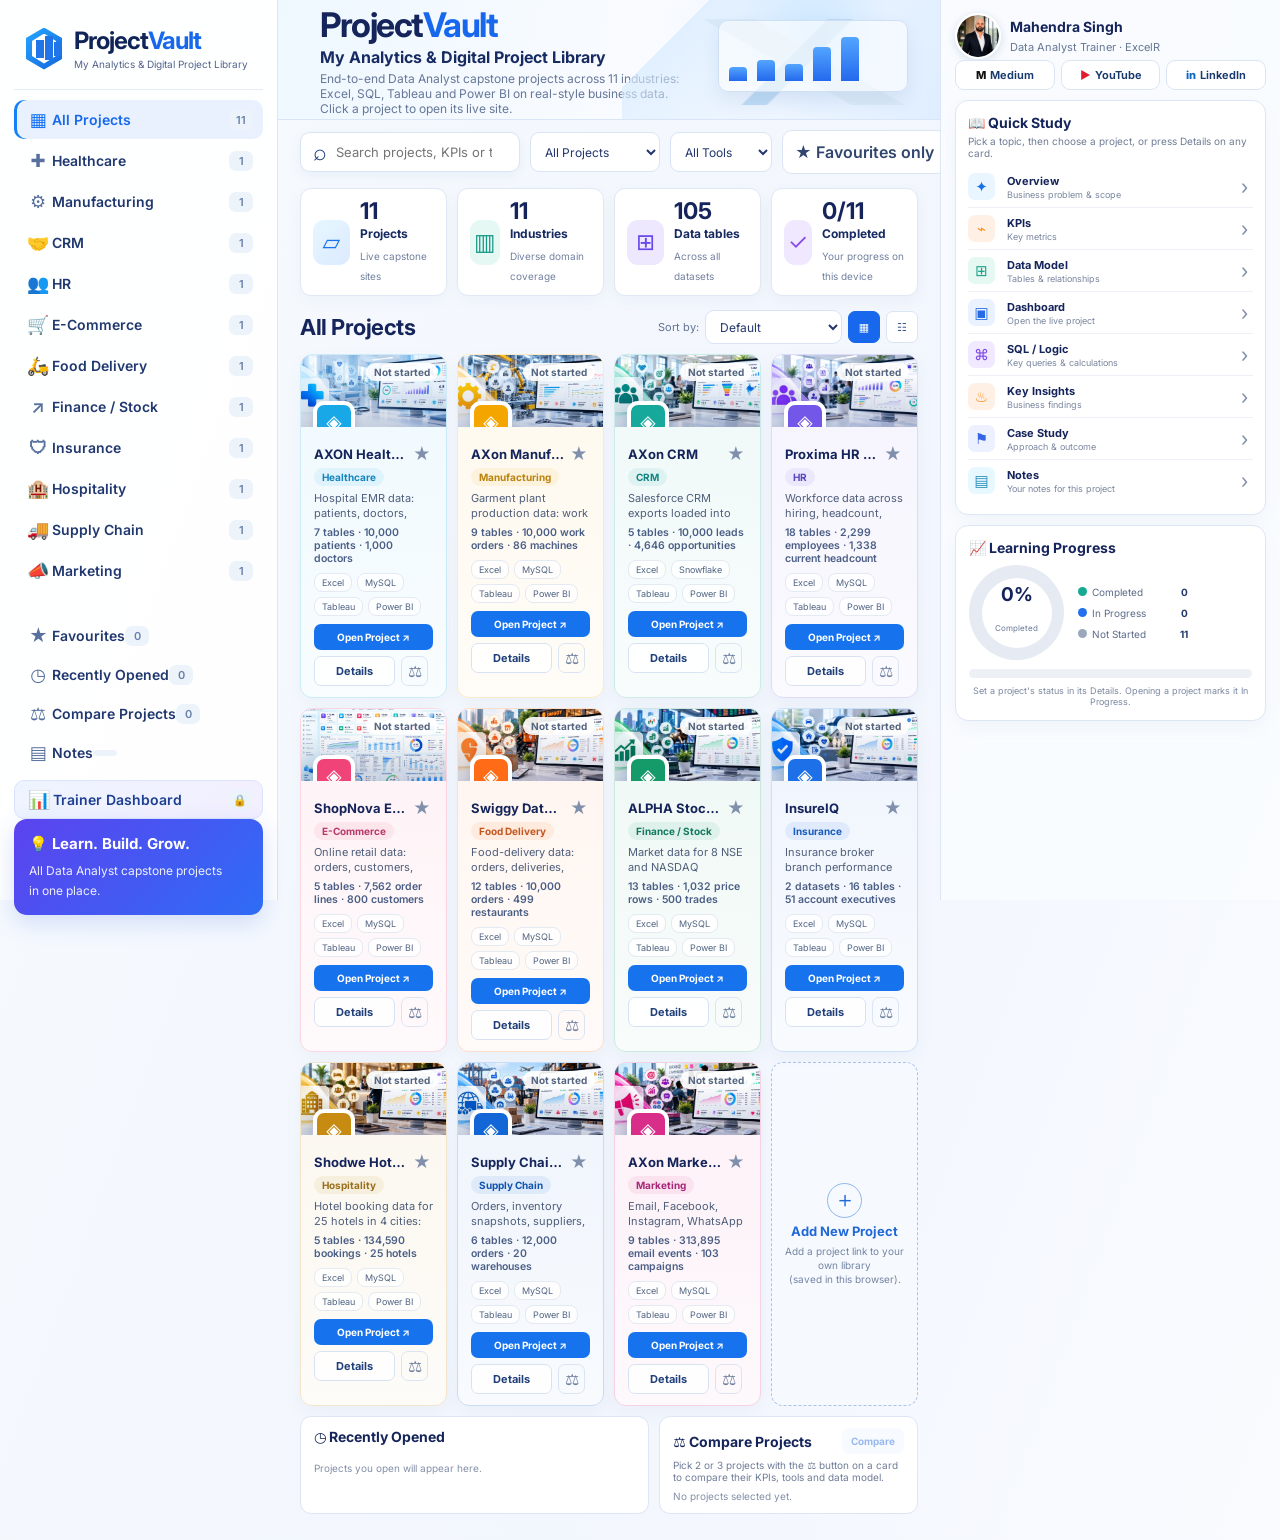
==== commit 4fbf0c54: "Add files via upload" ====
--- a/index.html
+++ b/index.html
@@ -8,10 +8,10 @@
 <link rel="icon" href="data:image/svg+xml,%3Csvg xmlns='http://www.w3.org/2000/svg' viewBox='0 0 64 64'%3E%3Cpath d='M32 2l28 15v30L32 62 4 47V17z' fill='%231768ed'/%3E%3Crect x='19' y='24' width='6' height='18' fill='%23fff'/%3E%3Crect x='29' y='18' width='6' height='24' fill='%23fff'/%3E%3Crect x='39' y='28' width='6' height='14' fill='%23fff'/%3E%3C/svg%3E">
 <link rel="preconnect" href="https://fonts.googleapis.com"><link rel="preconnect" href="https://fonts.gstatic.com" crossorigin>
 <link href="https://fonts.googleapis.com/css2?family=Inter:wght@400;500;600;700;800&display=swap" rel="stylesheet">
-<link rel="stylesheet" href="styles.css?v=4">
+<link rel="stylesheet" href="styles.css?v=5">
 </head>
 <body>
 <div id="app"><noscript>ProjectVault needs JavaScript to show the project library.</noscript></div>
-<script src="app.js?v=4"></script>
+<script src="app.js?v=5"></script>
 </body>
 </html>
--- a/styles.css
+++ b/styles.css
@@ -87,3 +87,10 @@
 .card .toolTags span{background:#ffffffcc}
 .card .cardActions .ghost{background:#ffffffcc}
 .newCard{background:#f7faffcc}
+
+/* ===== v5: sidebar logo spacing + trainer dashboard link ===== */
+.sidebar .brand.brandButton{padding:8px 12px 18px;margin:0 0 10px;border-bottom:1px solid #e4ebf6;border-radius:0;gap:12px}
+.sidebar .brand.brandButton .brandCube{flex:none}
+.sidebar .brand small{margin-top:3px;line-height:1.3}
+.utility.trainerLink{margin-top:8px;background:linear-gradient(135deg,#eef4ff,#f3efff);border:1px solid #d9e3fb;color:#1d3f91}
+.utility.trainerLink:hover{background:#e3edff}
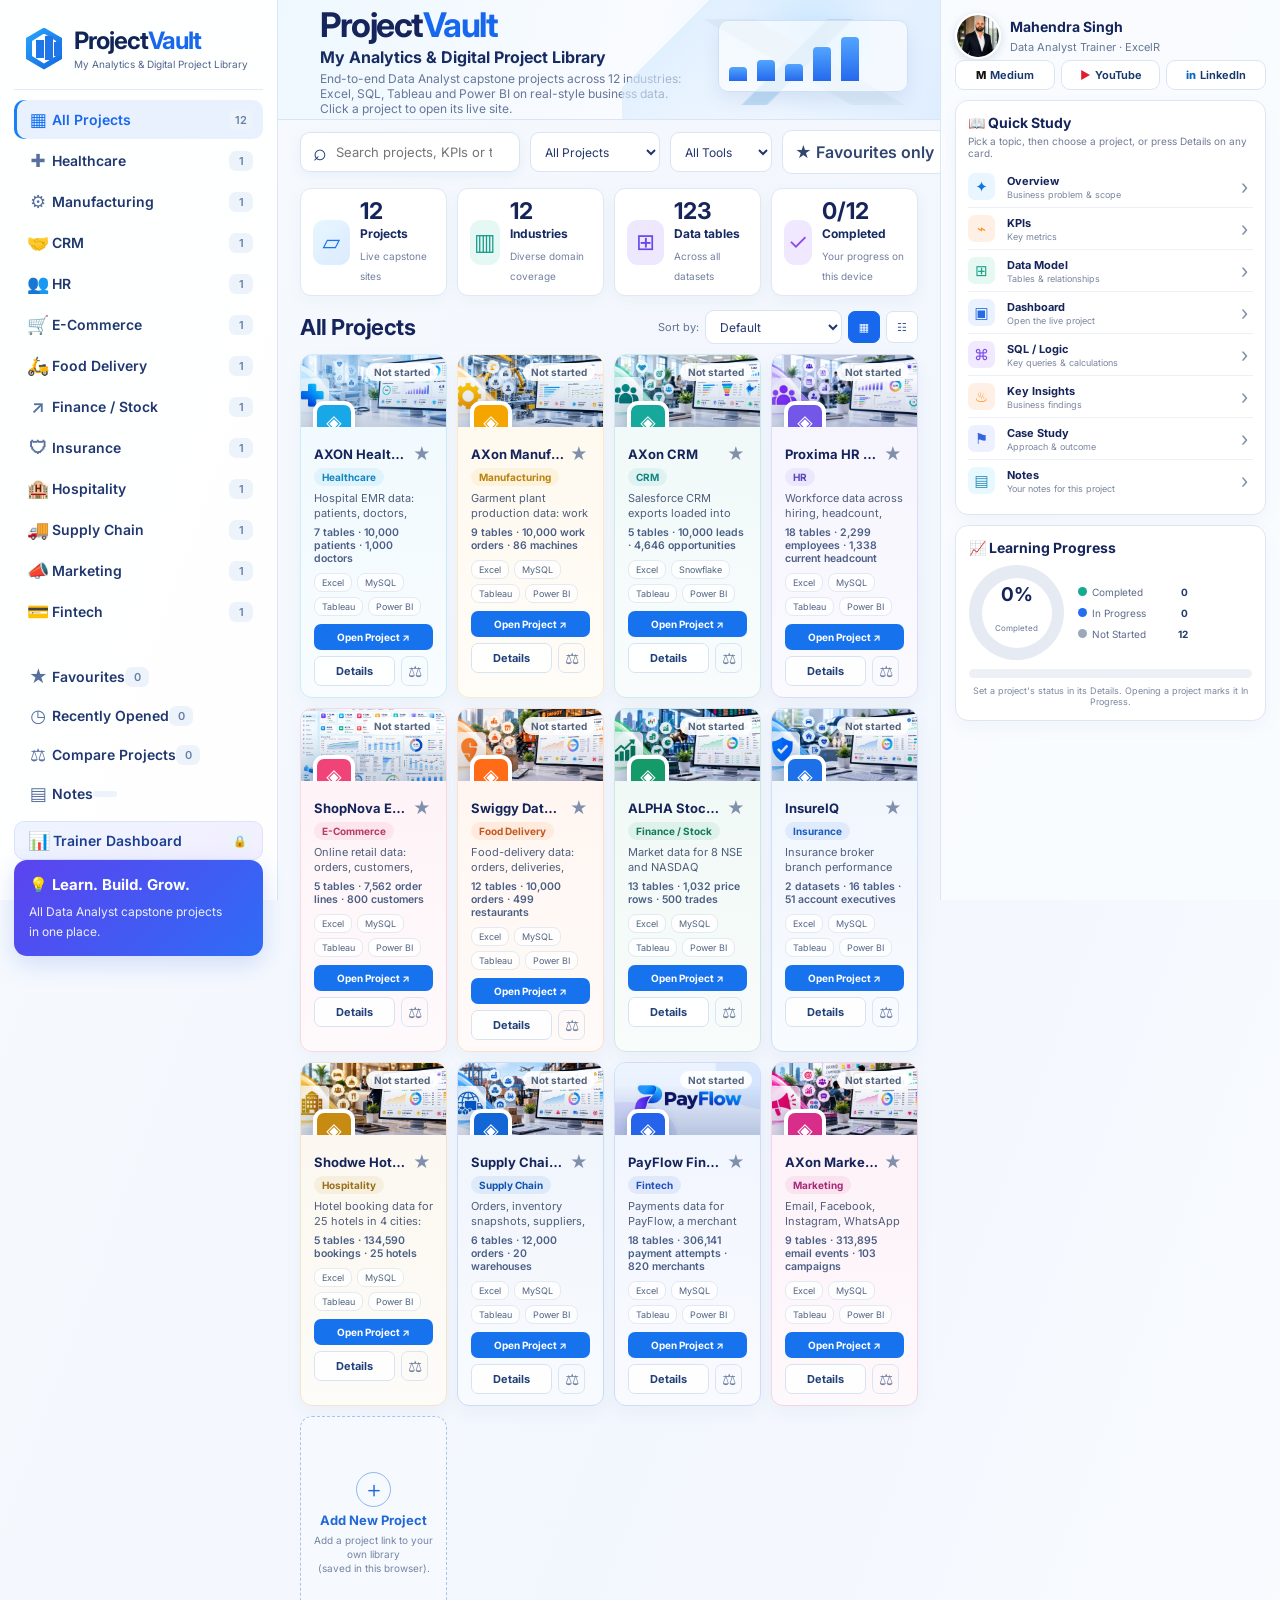
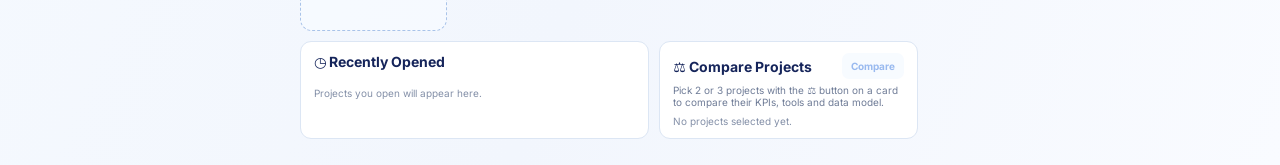
==== commit e48ca27c: "Add files via upload" ====
--- a/index.html
+++ b/index.html
@@ -4,14 +4,14 @@
 <meta charset="UTF-8">
 <meta name="viewport" content="width=device-width,initial-scale=1">
 <title>ProjectVault — Data Analyst Capstone Project Library</title>
-<meta name="description" content="Mahendra Singh's library of end-to-end Data Analyst capstone projects: healthcare, manufacturing, CRM, HR, e-commerce, food delivery, stock market, insurance, hospitality, supply chain and marketing.">
+<meta name="description" content="Mahendra Singh's library of end-to-end Data Analyst capstone projects: healthcare, manufacturing, CRM, HR, e-commerce, food delivery, stock market, insurance, hospitality, supply chain, marketing and fintech payments.">
 <link rel="icon" href="data:image/svg+xml,%3Csvg xmlns='http://www.w3.org/2000/svg' viewBox='0 0 64 64'%3E%3Cpath d='M32 2l28 15v30L32 62 4 47V17z' fill='%231768ed'/%3E%3Crect x='19' y='24' width='6' height='18' fill='%23fff'/%3E%3Crect x='29' y='18' width='6' height='24' fill='%23fff'/%3E%3Crect x='39' y='28' width='6' height='14' fill='%23fff'/%3E%3C/svg%3E">
 <link rel="preconnect" href="https://fonts.googleapis.com"><link rel="preconnect" href="https://fonts.gstatic.com" crossorigin>
 <link href="https://fonts.googleapis.com/css2?family=Inter:wght@400;500;600;700;800&display=swap" rel="stylesheet">
-<link rel="stylesheet" href="styles.css?v=5">
+<link rel="stylesheet" href="styles.css?v=6">
 </head>
 <body>
 <div id="app"><noscript>ProjectVault needs JavaScript to show the project library.</noscript></div>
-<script src="app.js?v=5"></script>
+<script src="app.js?v=7"></script>
 </body>
 </html>
